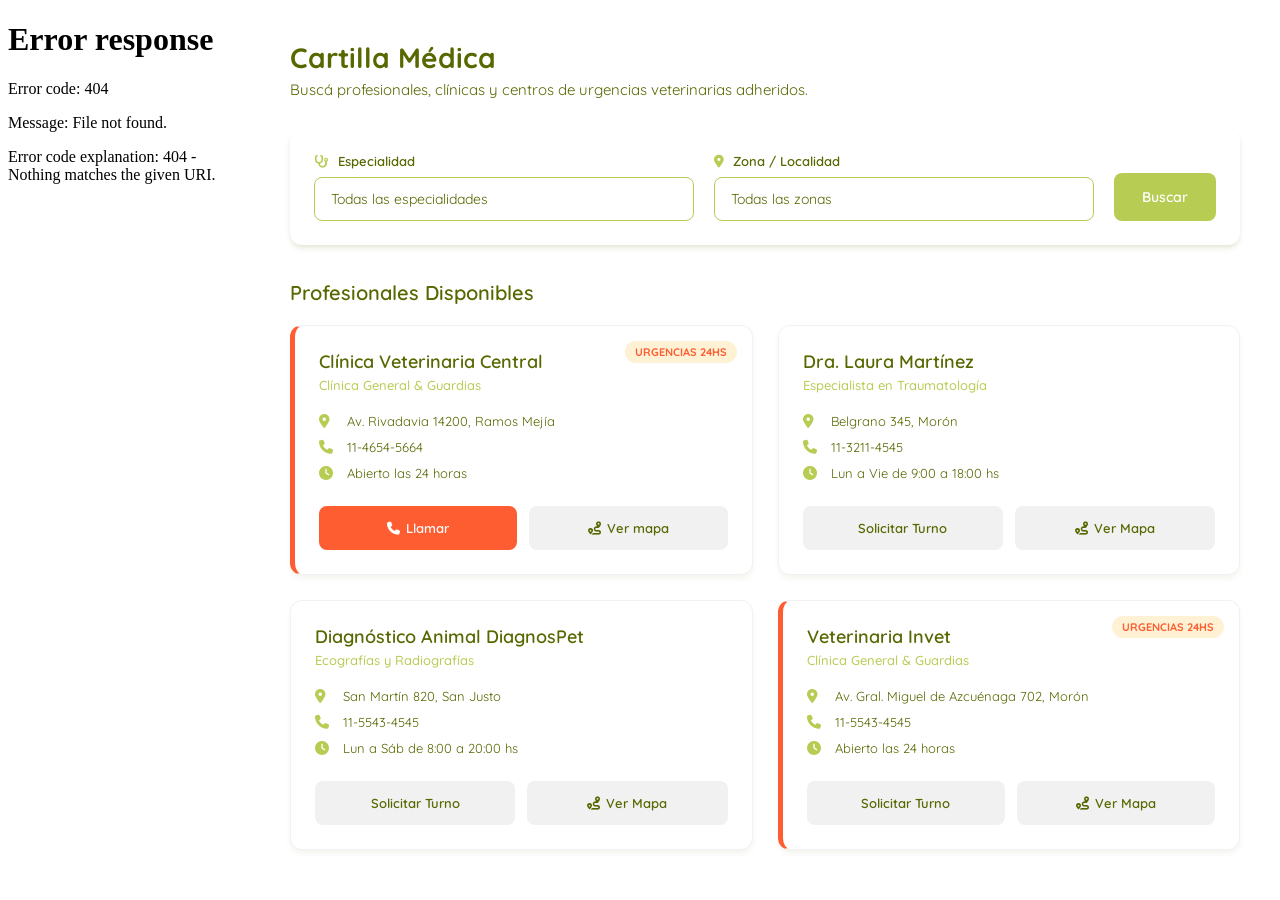
==== pages/cartilla.html @ 8ab467a3 "Se agrego la seccion cartilla y se separo el menu en una hoja independiente." ====
<!DOCTYPE html>
<html lang="es">

<head>
    <meta charset="UTF-8">
    <meta name="viewport" content="width=device-width, initial-scale=1.0">
    <title>PatitaFiel-Cartilla</title>
    <link rel="stylesheet" href="/css/cartilla.css">
    <link rel="stylesheet" href="https://cdnjs.cloudflare.com/ajax/libs/font-awesome/6.4.0/css/all.min.css">
    <link href="https://fonts.googleapis.com/css2?family=Quicksand:wght@300;400;500;600;700&display=swap"
        rel="stylesheet">
</head>

<body>
    <div class="dashboard">

        <iframe src="menu.html" class="sidebar-iframe" frameborder="0"></iframe>

        <main class="contenido-principal">

            <header class="cartilla-header">
                <h1>Cartilla Médica</h1>
                <p>Buscá profesionales, clínicas y centros de urgencias veterinarias adheridos.</p>
            </header>

            <section class="buscador-cartilla">
                <form class="filtros-form" onsubmit="return false;">
                    <div class="grupo-filtro">
                        <label for="especialidad"><i class="fa-solid fa-stethoscope"></i> Especialidad</label>
                        <select id="especialidad" name="especialidad">
                            <option value="">Todas las especialidades</option>
                            <option value="general">Clínica General</option>
                            <option value="urgencias">Urgencias 24hs</option>
                            <option value="pediatria">Pediatría Veterinaria</option>
                            <option value="traumatologia">Traumatología</option>
                        </select>
                    </div>

                    <div class="grupo-filtro">
                        <label for="zona"><i class="fa-solid fa-location-dot"></i> Zona / Localidad</label>
                        <select id="zona" name="zona">
                            <option value="">Todas las zonas</option>
                            <option value="moron">Morón</option>
                            <option value="ramos">Ramos Mejía</option>
                            <option value="san-justo">San Justo</option>
                            <option value="caba">CABA</option>
                        </select>
                    </div>

                    <button type="submit" class="btn-buscar"> Buscar
                    </button>
                </form>
            </section>

            <section class="resultados-cartilla">
                <h2>Profesionales Disponibles</h2>

                <div class="grid-resultados">

                    <div class="tarjeta-medica urgente">
                        <div class="tarjeta-badge">Urgencias 24hs</div>
                        <div class="tarjeta-info">
                            <h3>Clínica Veterinaria Central</h3>
                            <p class="especialidad-tag">Clínica General & Guardias</p>

                            <div class="detalles-contacto">
                                <p><i class="fa-solid fa-map-marker-alt"></i> Av. Rivadavia 14200, Ramos Mejía</p>
                                <p><i class="fa-solid fa-phone"></i> 11-4654-5664</p>
                                <p><i class="fa-solid fa-clock"></i> Abierto las 24 horas</p>
                            </div>
                        </div>
                        <div class="tarjeta-acciones">
                            <a href="tel:114654xxxx" class="btn-accion llamar"><i class="fa-solid fa-phone"></i>
                                Llamar</a>
                            <a href="https://maps.google.com" target="_blank" class="btn-accion mapa"><i
                                    class="fa-solid fa-route"></i>Ver mapa</a>
                        </div>
                    </div>

                    <div class="tarjeta-medica">
                        <div class="tarjeta-info">
                            <h3>Dra. Laura Martínez</h3>
                            <p class="especialidad-tag">Especialista en Traumatología</p>

                            <div class="detalles-contacto">
                                <p><i class="fa-solid fa-map-marker-alt"></i> Belgrano 345, Morón</p>
                                <p><i class="fa-solid fa-phone"></i> 11-3211-4545</p>
                                <p><i class="fa-solid fa-clock"></i> Lun a Vie de 9:00 a 18:00 hs</p>
                            </div>
                        </div>
                        <div class="tarjeta-acciones">
                            <!-- Modificado para redirigir al WhatsApp de la doctora con el número correspondiente -->
                            <a href="https://wa.me/5491132114545?text=Hola!%20Me%20comunico%20desde%20PatitaFiel%20para%20solicitar%20un%20turno%20con%20la%20Dra.%20Laura%20Martínez."
                                target="_blank" class="btn-accion turno"> Solicitar
                                Turno</a>
                            <a href="https://maps.google.com" target="_blank" class="btn-accion mapa"><i
                                    class="fa-solid fa-route"></i> Ver Mapa</a>
                        </div>
                    </div>

                    <div class="tarjeta-medica">
                        <div class="tarjeta-info">
                            <h3>Diagnóstico Animal DiagnosPet</h3>
                            <p class="especialidad-tag">Ecografías y Radiografías</p>

                            <div class="detalles-contacto">
                                <p><i class="fa-solid fa-map-marker-alt"></i> San Martín 820, San Justo</p>
                                <p><i class="fa-solid fa-phone"></i> 11-5543-4545</p>
                                <p><i class="fa-solid fa-clock"></i> Lun a Sáb de 8:00 a 20:00 hs</p>
                            </div>
                        </div>
                        <div class="tarjeta-acciones">
                            <!-- Enlace directo a WhatsApp -->
                            <a href="https://wa.me/549115543xxxx?text=Hola!%20Me%20comunico%20desde%20PatitaFiel%20para%20solicitar%20un%20turno."
                                target="_blank" class="btn-accion turno"> Solicitar Turno
                            </a>
                            <a href="https://maps.google.com" target="_blank" class="btn-accion mapa">
                                <i class="fa-solid fa-route"></i> Ver Mapa
                            </a>
                        </div>
                    </div>
                    <div class="tarjeta-medica urgente">
                        <div class="tarjeta-badge">Urgencias 24hs</div>
                        <div class="tarjeta-info">
                            <h3>Veterinaria Invet</h3>
                            <p class="especialidad-tag">Clínica General & Guardias</p>

                            <div class="detalles-contacto">
                                <p><i class="fa-solid fa-map-marker-alt"></i>Av. Gral. Miguel de Azcuénaga 702, Morón
                                </p>
                                <p><i class="fa-solid fa-phone"></i> 11-5543-4545</p>
                                <p><i class="fa-solid fa-clock"></i> Abierto las 24 horas</p>
                            </div>
                        </div>
                        <div class="tarjeta-acciones">
                            <!-- Enlace directo a WhatsApp -->
                            <a href="https://wa.me/549115543xxxx?text=Hola!%20Me%20comunico%20desde%20PatitaFiel%20para%20solicitar%20un%20turno."
                                target="_blank" class="btn-accion turno"> Solicitar Turno
                            </a>
                            <a href="https://maps.google.com" target="_blank" class="btn-accion mapa">
                                <i class="fa-solid fa-route"></i> Ver Mapa
                            </a>
                        </div>
                    </div>

                </div>
            </section>

        </main>
    </div>

</body>

</html>
---- css/cartilla.css ----
* {
    margin: 0;
    padding: 0;
    box-sizing: border-box;
    color: #566900;
    font-family: 'Quicksand', sans-serif;
}

html {
    scroll-behavior: smooth;
}

body {
    background: #ffffff;
}

/* ============================================
   LAYOUT PRINCIPAL
   ============================================ */

.dashboard {
    display: flex;
    min-height: 100vh;
    background-color: #ffffff;
}

.sidebar-iframe {
    width: 250px;
    height: 100vh;
    position: fixed;
    top: 0;
    left: 0;
    border: none;
    z-index: 100;
    flex-shrink: 0;
}

.contenido-principal {
    flex: 1;
    margin-left: 250px;
    padding: 40px;
    background: #ffffff;
    box-sizing: border-box;
}

/* ============================================
   ENCABEZADO
   ============================================ */

.cartilla-header h1 {
    font-size: 28px;
    color: #566900;
    font-weight: 700;
    margin-bottom: 5px;
}

.cartilla-header p {
    font-size: 15px;
    color: #566900;
    margin-bottom: 30px;
}

/* ============================================
   BUSCADOR Y FILTROS
   ============================================ */

.buscador-cartilla {
    background-color: #ffffff;
    border-radius: 12px;
    padding: 24px;
    box-shadow: 0 4px 6px -1px rgba(86, 105, 0, 0.12), 0 2px 4px -1px rgba(86, 105, 0, 0.08);
    margin-bottom: 35px;
}

.filtros-form {
    display: flex;
    gap: 20px;
    align-items: flex-end;
    flex-wrap: wrap;
}

.grupo-filtro {
    display: flex;
    flex-direction: column;
    flex: 1;
    min-width: 200px;
}

.grupo-filtro label {
    font-size: 13px;
    font-weight: 600;
    color: #566900;
    margin-bottom: 8px;
}

.grupo-filtro label i {
    color: #B6CC53;
    margin-right: 5px;
}

.grupo-filtro select {
    width: 100%;
    padding: 12px 16px;
    border: 1px solid #B6CC53;
    border-radius: 8px;
    background-color: #ffffff;
    font-size: 14px;
    outline: none;
    transition: all 0.3s ease;
    cursor: pointer;
    -webkit-appearance: none;
    appearance: none;
}

.grupo-filtro select:focus {
    border-color: #566900;
    background-color: #ffffff;
    box-shadow: 0 0 0 3px rgba(86, 105, 0, 0.15);
}

.btn-buscar {
    padding: 12px 28px;
    background-color: #B6CC53;
    color: #ffffff;
    border: none;
    border-radius: 8px;
    font-weight: 600;
    font-size: 14px;
    cursor: pointer;
    transition: background-color 0.2s ease, transform 0.1s ease;
    height: 48px;
    display: flex;
    align-items: center;
    justify-content: center;
    gap: 8px;
    flex-shrink: 0;
}

.btn-buscar:hover {
    background-color: #F1F1F1;
    color: #566900;
}

.btn-buscar:active {
    transform: scale(0.98);
}

/* ============================================
   RESULTADOS Y GRILLA
   ============================================ */

.resultados-cartilla h2 {
    font-size: 20px;
    color: #566900;
    font-weight: 600;
    margin-bottom: 20px;
}

.grid-resultados {
    display: grid;
    grid-template-columns: repeat(auto-fill, minmax(320px, 1fr));
    gap: 25px;
}

/* ============================================
   TARJETA MÉDICA
   ============================================ */

.tarjeta-medica {
    background-color: #ffffff;
    border: 1px solid #F1F1F1;
    border-radius: 12px;
    padding: 24px;
    display: flex;
    flex-direction: column;
    justify-content: space-between;
    position: relative;
    box-shadow: 0 4px 6px -1px rgba(86, 105, 0, 0.08);
    transition: transform 0.2s ease, box-shadow 0.2s ease;
}

.tarjeta-medica:hover {
    transform: translateY(-4px);
    box-shadow: 0 10px 15px -3px rgba(86, 105, 0, 0.15), 0 4px 6px -2px rgba(86, 105, 0, 0.05);
}

.tarjeta-medica.urgente {
    border-left: 5px solid #FE5D31;
}

.tarjeta-badge {
    position: absolute;
    top: 15px;
    right: 15px;
    background-color: #FFF2D4;
    color: #FE5D31;
    font-size: 11px;
    font-weight: 700;
    padding: 4px 10px;
    border-radius: 20px;
    text-transform: uppercase;
}

.tarjeta-info h3 {
    font-size: 18px;
    color: #566900;
    font-weight: 600;
    margin-bottom: 4px;
    padding-right: 80px;
}

.especialidad-tag {
    font-size: 13px;
    color: #B6CC53;
    font-weight: 500;
    margin-bottom: 20px;
}

.detalles-contacto {
    display: flex;
    flex-direction: column;
    gap: 10px;
    margin-bottom: 25px;
}

.detalles-contacto p {
    font-size: 13px;
    color: #566900;
    display: flex;
    align-items: center;
    margin: 0;
}

.detalles-contacto p i {
    width: 20px;
    color: #B6CC53;
    font-size: 14px;
    margin-right: 8px;
    flex-shrink: 0;
}

.tarjeta-acciones {
    display: flex;
    gap: 12px;
}

.btn-accion {
    flex: 1;
    padding: 10px;
    border-radius: 8px;
    font-size: 13px;
    font-weight: 600;
    text-align: center;
    text-decoration: none;
    display: flex;
    align-items: center;
    justify-content: center;
    gap: 6px;
    transition: background-color 0.2s ease, color 0.2s ease;
    min-height: 44px;
}

.btn-accion.turno {
    background-color: #F1F1F1;
    color: #566900;
}

.btn-accion.turno:hover {
    background-color: #B6CC53;
    color: #ffffff;
}

.btn-accion.mapa {
    background-color: #F1F1F1;
    color: #566900;
}

.btn-accion.mapa:hover {
    background-color: #B6CC53;
    color: #ffffff;
}

.btn-accion.llamar {
    background-color: #FE5D31;
    color: #ffffff;
}

.btn-accion.llamar:hover {
    background-color: #B6CC53;
}

.btn-accion.llamar i {
    color: #ffffff;
}
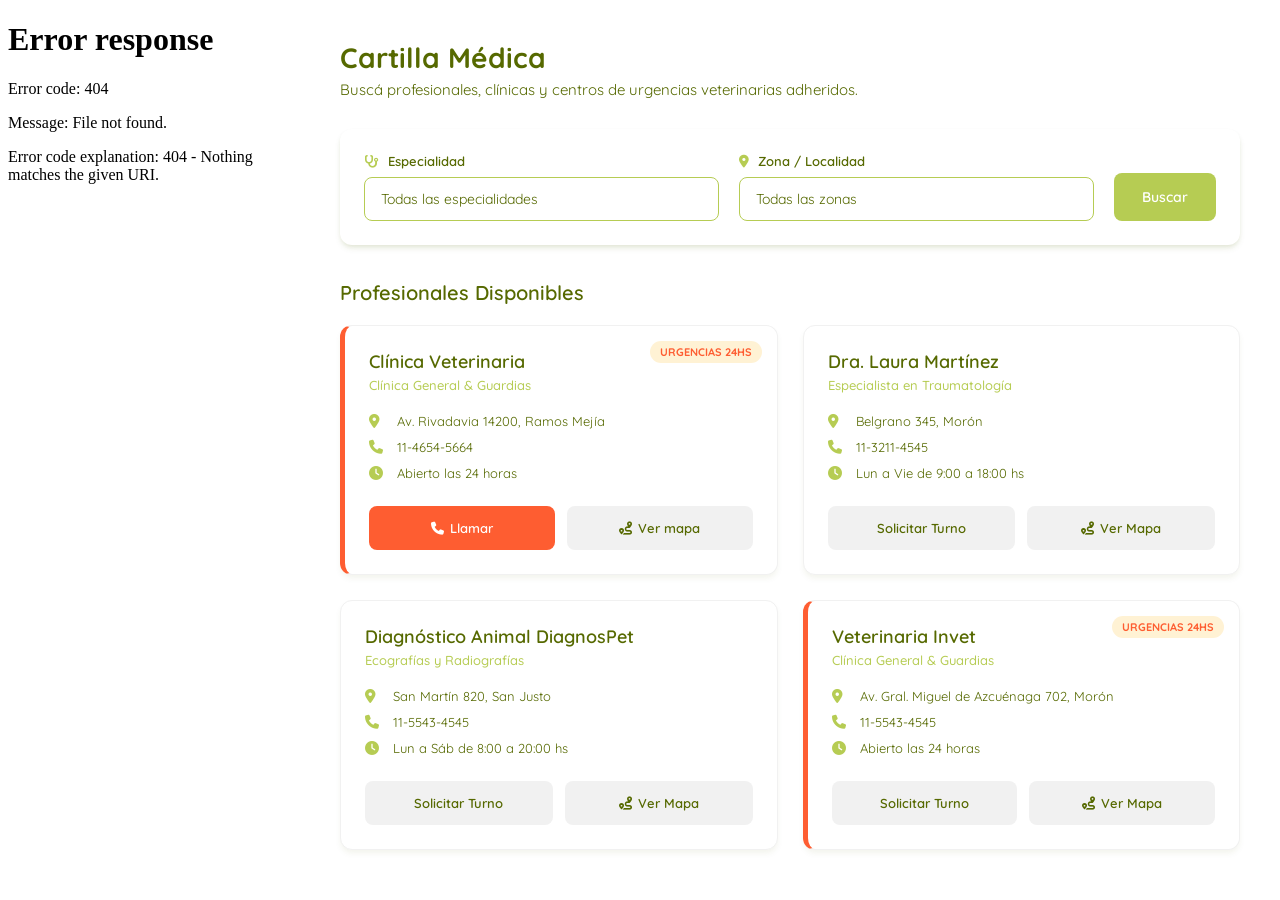
==== commit 55680474: "Arreglos en panel, menu y cartilla Se agrego un animal en el panel. Luego se modifico la cartilla pa" ====
--- a/pages/cartilla.html
+++ b/pages/cartilla.html
@@ -4,7 +4,7 @@
 <head>
     <meta charset="UTF-8">
     <meta name="viewport" content="width=device-width, initial-scale=1.0">
-    <title>PatitaFiel-Cartilla</title>
+    <title>PatitaFiel</title>
     <link rel="stylesheet" href="/css/cartilla.css">
     <link rel="stylesheet" href="https://cdnjs.cloudflare.com/ajax/libs/font-awesome/6.4.0/css/all.min.css">
     <link href="https://fonts.googleapis.com/css2?family=Quicksand:wght@300;400;500;600;700&display=swap"
@@ -60,7 +60,7 @@
                     <div class="tarjeta-medica urgente">
                         <div class="tarjeta-badge">Urgencias 24hs</div>
                         <div class="tarjeta-info">
-                            <h3>Clínica Veterinaria Central</h3>
+                            <h3>Clínica Veterinaria</h3>
                             <p class="especialidad-tag">Clínica General & Guardias</p>
 
                             <div class="detalles-contacto">
--- a/css/cartilla.css
+++ b/css/cartilla.css
@@ -25,9 +25,7 @@
 }
 
 .sidebar-iframe {
-    width: 250px;
     height: 100vh;
-    position: fixed;
     top: 0;
     left: 0;
     border: none;
@@ -37,7 +35,6 @@
 
 .contenido-principal {
     flex: 1;
-    margin-left: 250px;
     padding: 40px;
     background: #ffffff;
     box-sizing: border-box;
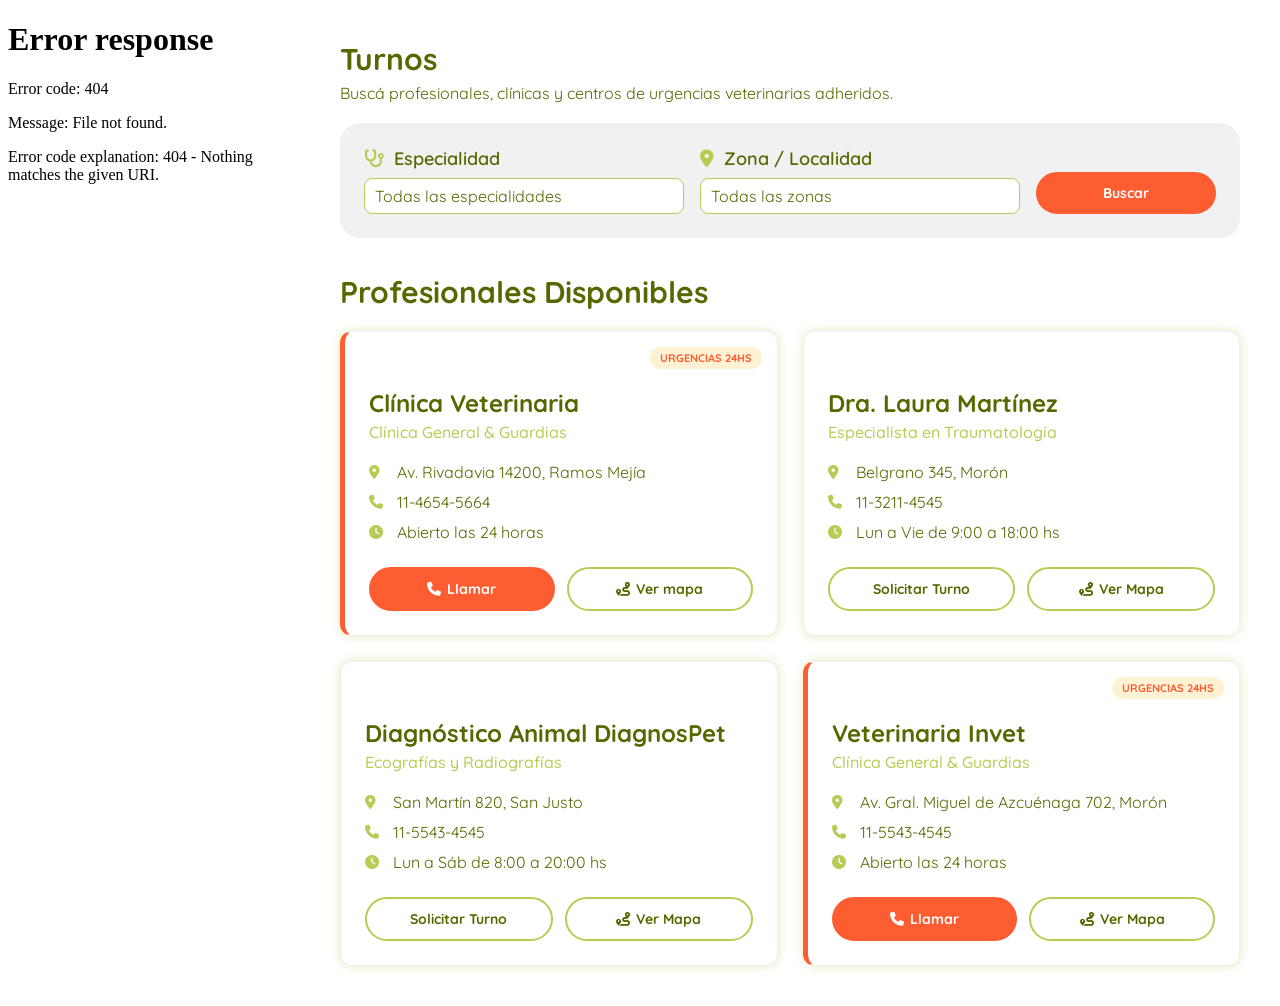
==== commit 6ee8bc5c: "Modificacion texto y reglas de diseño Se modifico el tamaño de las letras, se cambiaron los botones " ====
--- a/pages/cartilla.html
+++ b/pages/cartilla.html
@@ -19,7 +19,7 @@
         <main class="contenido-principal">
 
             <header class="cartilla-header">
-                <h1>Cartilla Médica</h1>
+                <h1>Turnos</h1>
                 <p>Buscá profesionales, clínicas y centros de urgencias veterinarias adheridos.</p>
             </header>
 
@@ -110,7 +110,6 @@
                             </div>
                         </div>
                         <div class="tarjeta-acciones">
-                            <!-- Enlace directo a WhatsApp -->
                             <a href="https://wa.me/549115543xxxx?text=Hola!%20Me%20comunico%20desde%20PatitaFiel%20para%20solicitar%20un%20turno."
                                 target="_blank" class="btn-accion turno"> Solicitar Turno
                             </a>
@@ -133,9 +132,8 @@
                             </div>
                         </div>
                         <div class="tarjeta-acciones">
-                            <!-- Enlace directo a WhatsApp -->
-                            <a href="https://wa.me/549115543xxxx?text=Hola!%20Me%20comunico%20desde%20PatitaFiel%20para%20solicitar%20un%20turno."
-                                target="_blank" class="btn-accion turno"> Solicitar Turno
+                            <a href="tel:1155434545" class="btn-accion llamar">
+                                <i class="fa-solid fa-phone"></i> Llamar
                             </a>
                             <a href="https://maps.google.com" target="_blank" class="btn-accion mapa">
                                 <i class="fa-solid fa-route"></i> Ver Mapa
@@ -151,4 +149,4 @@
 
 </body>
 
-</html>+</html>
--- a/css/cartilla.css
+++ b/css/cartilla.css
@@ -1,9 +1,11 @@
+@import url('https://fonts.googleapis.com/css2?family=Quicksand:wght@300;400;500;600;700&display=swap');
+
 * {
     margin: 0;
     padding: 0;
-    box-sizing: border-box;
-    color: #566900;
-    font-family: 'Quicksand', sans-serif;
+    color: #566900;
+    box-sizing:border-box;
+    font-family:'Quicksand',sans-serif;
 }
 
 html {
@@ -35,6 +37,7 @@
 
 .contenido-principal {
     flex: 1;
+   
     padding: 40px;
     background: #ffffff;
     box-sizing: border-box;
@@ -52,9 +55,8 @@
 }
 
 .cartilla-header p {
-    font-size: 15px;
-    color: #566900;
-    margin-bottom: 30px;
+    color: #566900;
+    margin-bottom: 20px;
 }
 
 /* ============================================
@@ -63,15 +65,15 @@
 
 .buscador-cartilla {
     background-color: #ffffff;
-    border-radius: 12px;
+    border-radius: 20px;
     padding: 24px;
-    box-shadow: 0 4px 6px -1px rgba(86, 105, 0, 0.12), 0 2px 4px -1px rgba(86, 105, 0, 0.08);
     margin-bottom: 35px;
+    background-color: #F1F1F1;
 }
 
 .filtros-form {
     display: flex;
-    gap: 20px;
+    gap: 16px;
     align-items: flex-end;
     flex-wrap: wrap;
 }
@@ -80,7 +82,7 @@
     display: flex;
     flex-direction: column;
     flex: 1;
-    min-width: 200px;
+    min-width: 180px;
 }
 
 .grupo-filtro label {
@@ -97,7 +99,7 @@
 
 .grupo-filtro select {
     width: 100%;
-    padding: 12px 16px;
+    padding: 7px 10px;
     border: 1px solid #B6CC53;
     border-radius: 8px;
     background-color: #ffffff;
@@ -116,26 +118,22 @@
 }
 
 .btn-buscar {
-    padding: 12px 28px;
-    background-color: #B6CC53;
-    color: #ffffff;
-    border: none;
-    border-radius: 8px;
-    font-weight: 600;
-    font-size: 14px;
-    cursor: pointer;
-    transition: background-color 0.2s ease, transform 0.1s ease;
-    height: 48px;
-    display: flex;
-    align-items: center;
-    justify-content: center;
-    gap: 8px;
-    flex-shrink: 0;
+    align-self:flex-end;
+    background:#FE5D31;
+    border:2px solid #FE5D31;
+    color:white;
+    min-width: 180px;
+    min-height: 42px;
+    padding:8px 24px;
+    border-radius:30px;
+    cursor:pointer;
+    transition:.25s;
+    font-weight: bold;
 }
 
 .btn-buscar:hover {
-    background-color: #F1F1F1;
-    color: #566900;
+    box-shadow:0 0 15px #FF6B3D;
+    transform:translateY(-2px);
 }
 
 .btn-buscar:active {
@@ -149,7 +147,6 @@
 .resultados-cartilla h2 {
     font-size: 20px;
     color: #566900;
-    font-weight: 600;
     margin-bottom: 20px;
 }
 
@@ -172,17 +169,24 @@
     flex-direction: column;
     justify-content: space-between;
     position: relative;
-    box-shadow: 0 4px 6px -1px rgba(86, 105, 0, 0.08);
+    box-shadow: 0 0px 10px #b6cc5369;
     transition: transform 0.2s ease, box-shadow 0.2s ease;
 }
 
 .tarjeta-medica:hover {
     transform: translateY(-4px);
-    box-shadow: 0 10px 15px -3px rgba(86, 105, 0, 0.15), 0 4px 6px -2px rgba(86, 105, 0, 0.05);
+    box-shadow: 0 10px 15px -3px #566900;
 }
 
 .tarjeta-medica.urgente {
     border-left: 5px solid #FE5D31;
+}
+
+.tarjeta-info {
+    padding-top: 32px;
+    display:flex;
+    flex-direction:column;
+    flex:1;
 }
 
 .tarjeta-badge {
@@ -201,9 +205,8 @@
 .tarjeta-info h3 {
     font-size: 18px;
     color: #566900;
-    font-weight: 600;
     margin-bottom: 4px;
-    padding-right: 80px;
+    padding-right: 0;
 }
 
 .especialidad-tag {
@@ -243,22 +246,23 @@
 
 .btn-accion {
     flex: 1;
-    padding: 10px;
-    border-radius: 8px;
+    padding: 10px 16px;
+    border-radius: 30px;
     font-size: 13px;
-    font-weight: 600;
     text-align: center;
     text-decoration: none;
     display: flex;
     align-items: center;
     justify-content: center;
     gap: 6px;
-    transition: background-color 0.2s ease, color 0.2s ease;
+    transition: all 0.3s ease;
     min-height: 44px;
+    font-weight: bold;
 }
 
 .btn-accion.turno {
-    background-color: #F1F1F1;
+    background-color: #ffffff;
+    border: 2px solid #B6CC53;
     color: #566900;
 }
 
@@ -267,8 +271,13 @@
     color: #ffffff;
 }
 
+.btn-accion.turno:hover i {
+    color: #ffffff;
+}
+
 .btn-accion.mapa {
-    background-color: #F1F1F1;
+    background-color: #ffffff;
+    border: 2px solid #B6CC53;
     color: #566900;
 }
 
@@ -277,21 +286,68 @@
     color: #ffffff;
 }
 
+.btn-accion.mapa:hover i {
+    color: #ffffff;
+}
+
 .btn-accion.llamar {
     background-color: #FE5D31;
+    border: 2px solid #FE5D31;
     color: #ffffff;
 }
 
 .btn-accion.llamar:hover {
-    background-color: #B6CC53;
+    background-color: #FE5D31;
+    box-shadow: 0 0 15px #FF6B3D;
+    transform: translateY(-2px);
 }
 
 .btn-accion.llamar i {
     color: #ffffff;
 }
 
-
-
-
-
-
+/* ESCALA TIPOGRAFICA GENERAL */
+h1,
+h2 {
+    font-size: 30px !important;
+}
+
+h3,
+h4 {
+    font-size: 24px !important;
+}
+
+p,
+li,
+a,
+span,
+label,
+input,
+select,
+textarea,
+strong,
+small {
+    font-size: 16px !important;
+}
+
+button,
+.btn-buscar,
+.btn-accion {
+    font-size: 14px !important;
+}
+
+.grupo-filtro label {
+    font-size: 18px !important;
+}
+
+.cerrar,
+.cerrar-modal,
+.cerrarDonaciones {
+    font-size: 30px !important;
+}
+
+
+
+
+
+
